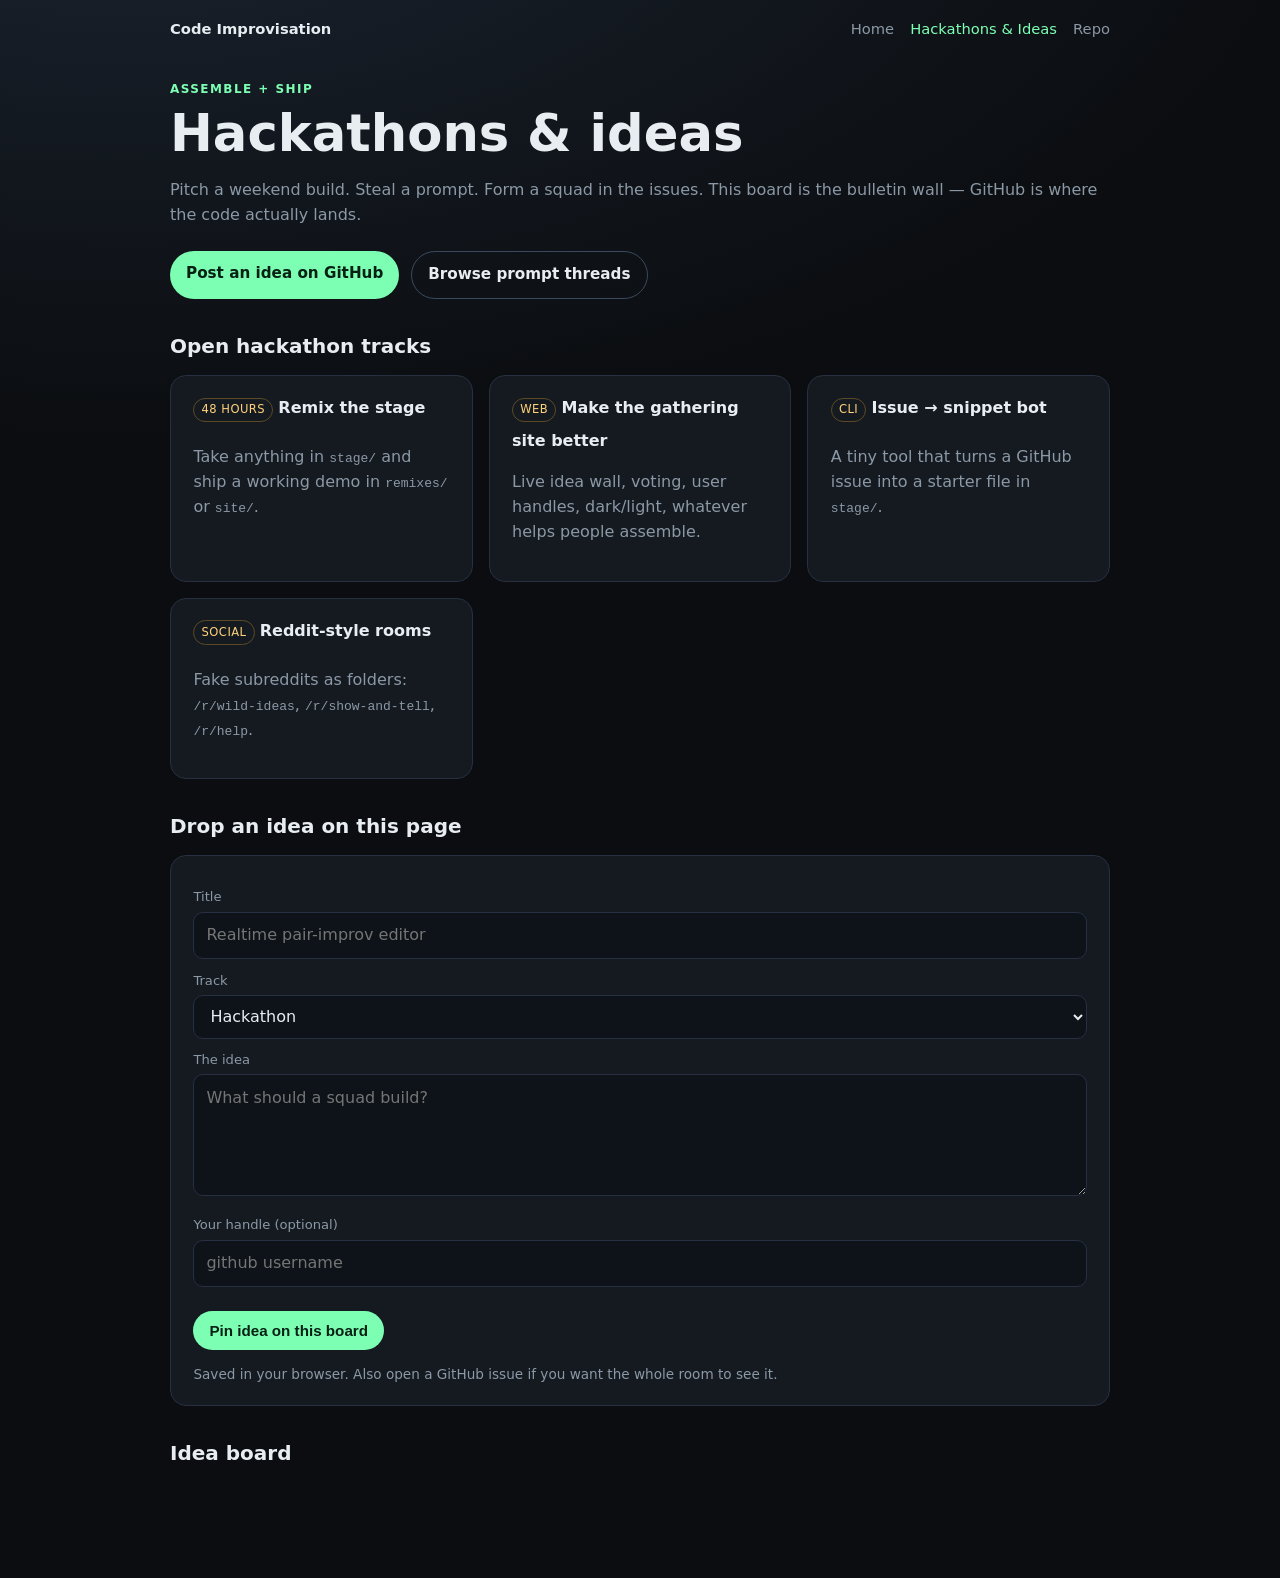
==== site/hackathons.html @ 0cbbf501 "Add hackathons and ideas page" ====
<!DOCTYPE html>
<html lang="en">
<head>
  <meta charset="UTF-8" />
  <meta name="viewport" content="width=device-width, initial-scale=1" />
  <title>Hackathons & Ideas — Code Improvisation</title>
  <link rel="stylesheet" href="style.css" />
</head>
<body>
  <nav>
    <a class="brand" href="index.html">Code Improvisation</a>
    <a href="index.html">Home</a>
    <a class="active" href="hackathons.html">Hackathons & Ideas</a>
    <a href="https://github.com/crabsoupT0T/code-improvisation">Repo</a>
  </nav>
  <main>
    <div class="kicker">Assemble + ship</div>
    <h1>Hackathons & ideas</h1>
    <p>
      Pitch a weekend build. Steal a prompt. Form a squad in the issues.
      This board is the bulletin wall — GitHub is where the code actually lands.
    </p>

    <div class="row">
      <a class="btn" href="https://github.com/crabsoupT0T/code-improvisation/issues/new?template=prompt.yml&title=prompt:%20hackathon%20idea">Post an idea on GitHub</a>
      <a class="btn ghost" href="https://github.com/crabsoupT0T/code-improvisation/issues?q=is%3Aissue+label%3Aprompt">Browse prompt threads</a>
    </div>

    <h2>Open hackathon tracks</h2>
    <div class="grid">
      <article class="card">
        <div class="tag">48 hours</div>
        <strong>Remix the stage</strong>
        <p>Take anything in <code>stage/</code> and ship a working demo in <code>remixes/</code> or <code>site/</code>.</p>
      </article>
      <article class="card">
        <div class="tag">Web</div>
        <strong>Make the gathering site better</strong>
        <p>Live idea wall, voting, user handles, dark/light, whatever helps people assemble.</p>
      </article>
      <article class="card">
        <div class="tag">CLI</div>
        <strong>Issue → snippet bot</strong>
        <p>A tiny tool that turns a GitHub issue into a starter file in <code>stage/</code>.</p>
      </article>
      <article class="card">
        <div class="tag">Social</div>
        <strong>Reddit-style rooms</strong>
        <p>Fake subreddits as folders: <code>/r/wild-ideas</code>, <code>/r/show-and-tell</code>, <code>/r/help</code>.</p>
      </article>
    </div>

    <h2>Drop an idea on this page</h2>
    <form class="card" id="idea-form">
      <label for="title">Title</label>
      <input id="title" name="title" required maxlength="80" placeholder="Realtime pair-improv editor" />
      <label for="track">Track</label>
      <select id="track" name="track">
        <option>Hackathon</option>
        <option>Weekend riff</option>
        <option>Web</option>
        <option>Tooling</option>
        <option>Wild</option>
      </select>
      <label for="body">The idea</label>
      <textarea id="body" name="body" rows="4" required placeholder="What should a squad build?"></textarea>
      <label for="who">Your handle (optional)</label>
      <input id="who" name="who" maxlength="40" placeholder="github username" />
      <div class="row">
        <button class="btn" type="submit">Pin idea on this board</button>
      </div>
      <p style="margin-bottom:0;font-size:0.85rem">Saved in your browser. Also open a GitHub issue if you want the whole room to see it.</p>
    </form>

    <h2>Idea board</h2>
    <div class="grid" id="board"></div>
  </main>
  <script>
    const KEY = "code-improv-ideas";
    const seed = [
      {
        title: "One-line wonder night",
        track: "Hackathon",
        body: "Everyone submits a useful program in a single line. Best three get remixed into a page.",
        who: "room",
        at: Date.now() - 86400000
      },
      {
        title: "Issue is the feed",
        track: "Web",
        body: "Render open GitHub issues on this site so it feels like a subreddit front page.",
        who: "room",
        at: Date.now() - 3600000
      }
    ];

    function load() {
      try {
        const raw = localStorage.getItem(KEY);
        return raw ? JSON.parse(raw) : seed;
      } catch {
        return seed;
      }
    }

    function save(items) {
      localStorage.setItem(KEY, JSON.stringify(items));
    }

    function render() {
      const board = document.getElementById("board");
      const items = load().sort((a, b) => b.at - a.at);
      board.innerHTML = items.map((item) => `
        <article class="card">
          <div class="tag">${escapeHtml(item.track || "Idea")}</div>
          <strong>${escapeHtml(item.title)}</strong>
          <p>${escapeHtml(item.body)}</p>
          <div class="idea-meta">${escapeHtml(item.who || "anon")} · ${new Date(item.at).toLocaleString()}</div>
        </article>
      `).join("");
    }

    function escapeHtml(s) {
      return String(s).replace(/[&<>"']/g, (c) => ({
        "&": "&", "<": "<", ">": ">", '"': """, "'": "&#39;"
      }[c]));
    }

    document.getElementById("idea-form").addEventListener("submit", (e) => {
      e.preventDefault();
      const items = load();
      items.push({
        title: title.value.trim(),
        track: track.value,
        body: body.value.trim(),
        who: who.value.trim(),
        at: Date.now()
      });
      save(items);
      e.target.reset();
      render();
    });

    render();
  </script>
</body>
</html>
---- site/style.css ----
:root {
  color-scheme: dark;
  --bg: #0b0d10;
  --fg: #e8edf2;
  --muted: #8b98a5;
  --accent: #7dffb3;
  --card: #151a21;
  --line: #263041;
  --amber: #ffd27a;
}
* { box-sizing: border-box; }
body {
  margin: 0;
  font-family: ui-sans-serif, system-ui, sans-serif;
  background: radial-gradient(1200px 600px at 10% -10%, #1b2430, var(--bg));
  color: var(--fg);
  line-height: 1.55;
}
nav {
  max-width: 980px;
  margin: 0 auto;
  padding: 1.1rem 1.25rem 0;
  display: flex;
  gap: 1rem;
  align-items: center;
  flex-wrap: wrap;
}
nav a {
  color: var(--muted);
  text-decoration: none;
  font-size: 0.92rem;
}
nav a.active, nav a:hover { color: var(--accent); }
.brand {
  color: var(--fg) !important;
  font-weight: 800;
  margin-right: auto;
}
main {
  max-width: 980px;
  margin: 0 auto;
  padding: 2.5rem 1.25rem 6rem;
}
.kicker {
  color: var(--accent);
  letter-spacing: 0.12em;
  text-transform: uppercase;
  font-size: 0.75rem;
  font-weight: 700;
}
h1 { font-size: clamp(2rem, 6vw, 3.2rem); line-height: 1.1; margin: 0.4rem 0 1rem; }
h2 { font-size: 1.25rem; margin: 2rem 0 0.8rem; }
p, li { color: var(--muted); }
.card {
  background: var(--card);
  border: 1px solid var(--line);
  border-radius: 16px;
  padding: 1.25rem 1.4rem;
  margin: 0;
}
.grid {
  display: grid;
  grid-template-columns: repeat(auto-fit, minmax(240px, 1fr));
  gap: 1rem;
}
a { color: var(--accent); }
.row { display: flex; gap: 0.75rem; flex-wrap: wrap; margin-top: 1.5rem; }
.btn {
  display: inline-block;
  padding: 0.7rem 1rem;
  border-radius: 999px;
  background: var(--accent);
  color: #062014;
  font-weight: 700;
  text-decoration: none;
  border: 0;
  cursor: pointer;
  font-size: 0.95rem;
}
.btn.ghost {
  background: transparent;
  color: var(--fg);
  border: 1px solid #3a4a5c;
}
label { display: block; font-size: 0.82rem; color: var(--muted); margin: 0.7rem 0 0.25rem; }
input, textarea, select {
  width: 100%;
  background: #0e1319;
  color: var(--fg);
  border: 1px solid var(--line);
  border-radius: 10px;
  padding: 0.65rem 0.75rem;
  font: inherit;
}
.tag {
  display: inline-block;
  font-size: 0.72rem;
  letter-spacing: 0.04em;
  text-transform: uppercase;
  color: var(--amber);
  border: 1px solid #5c4a24;
  padding: 0.15rem 0.45rem;
  border-radius: 999px;
  margin-bottom: 0.45rem;
}
.idea-meta { font-size: 0.8rem; color: #6f7d8a; margin-top: 0.6rem; }
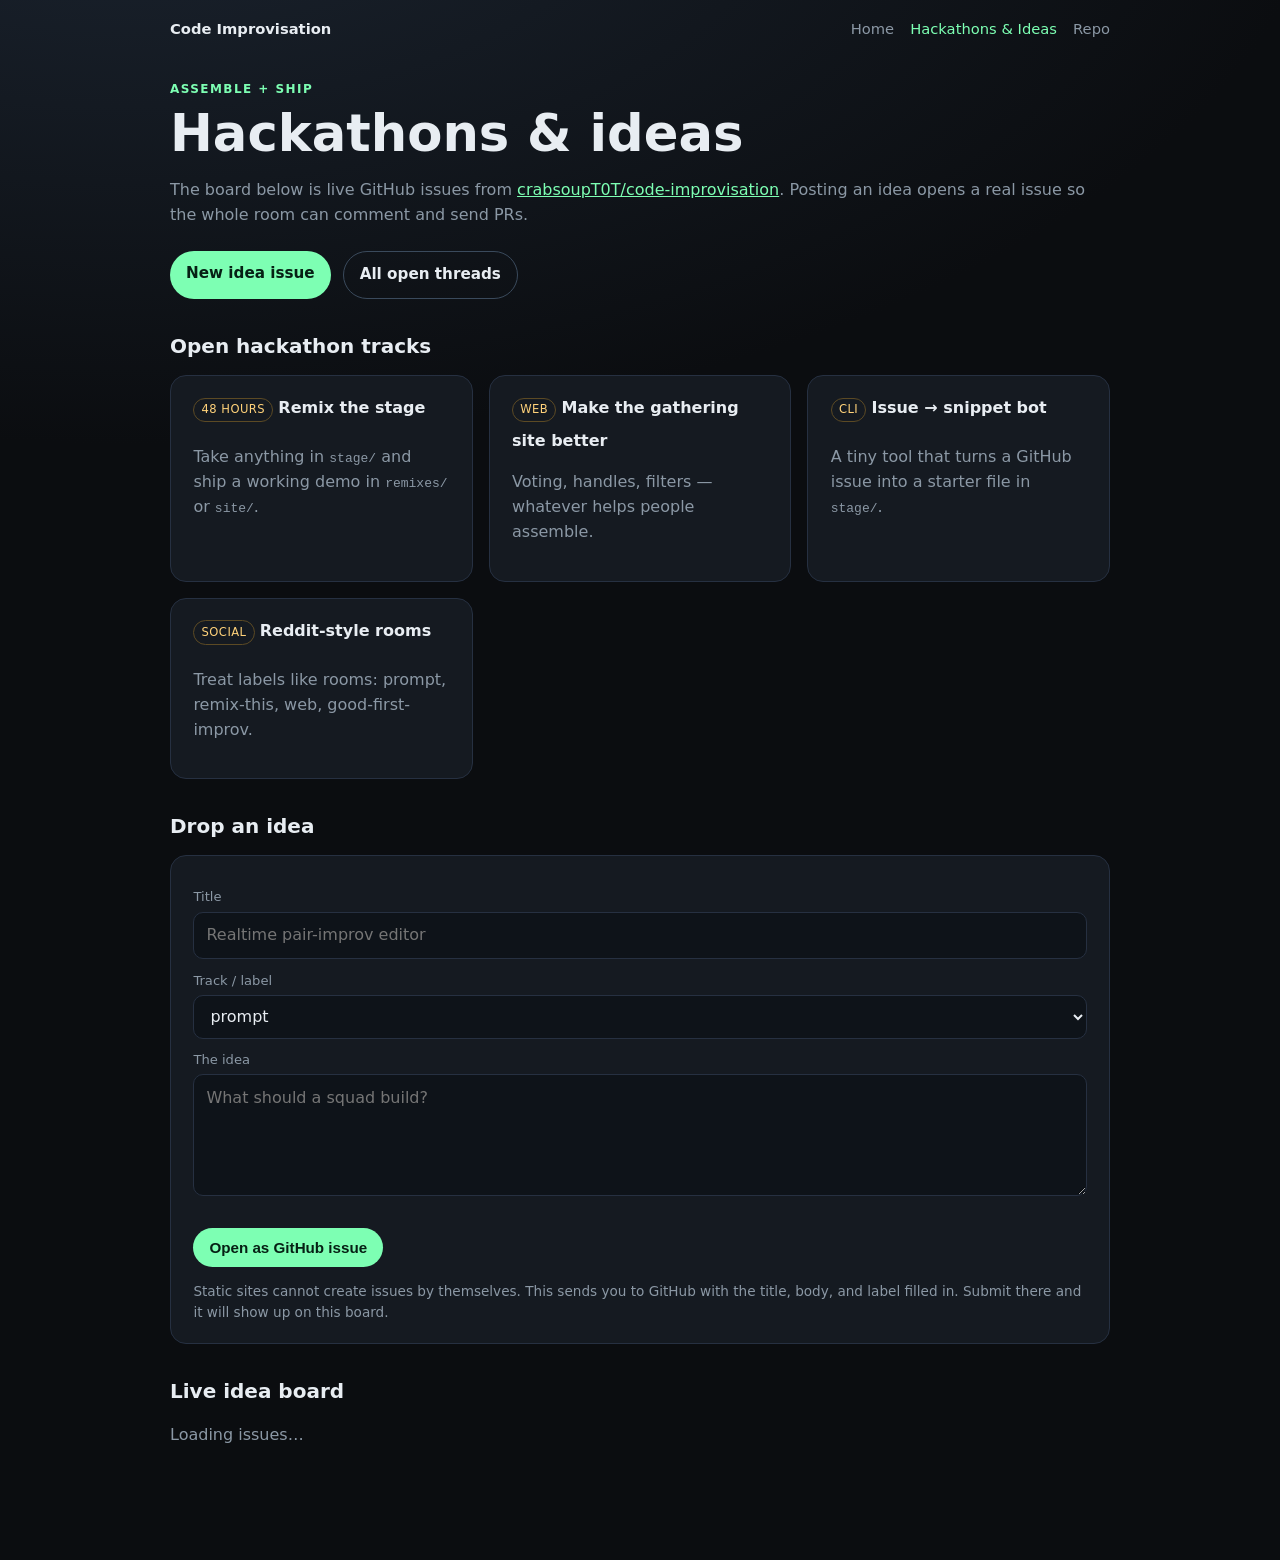
==== commit b8f855e7: "Wire the idea board to live GitHub issues" ====
--- a/site/hackathons.html
+++ b/site/hackathons.html
@@ -17,13 +17,14 @@
     <div class="kicker">Assemble + ship</div>
     <h1>Hackathons & ideas</h1>
     <p>
-      Pitch a weekend build. Steal a prompt. Form a squad in the issues.
-      This board is the bulletin wall — GitHub is where the code actually lands.
+      The board below is live GitHub issues from
+      <a href="https://github.com/crabsoupT0T/code-improvisation/issues">crabsoupT0T/code-improvisation</a>.
+      Posting an idea opens a real issue so the whole room can comment and send PRs.
     </p>
 
     <div class="row">
-      <a class="btn" href="https://github.com/crabsoupT0T/code-improvisation/issues/new?template=prompt.yml&title=prompt:%20hackathon%20idea">Post an idea on GitHub</a>
-      <a class="btn ghost" href="https://github.com/crabsoupT0T/code-improvisation/issues?q=is%3Aissue+label%3Aprompt">Browse prompt threads</a>
+      <a class="btn" href="https://github.com/crabsoupT0T/code-improvisation/issues/new?labels=prompt&template=prompt.yml">New idea issue</a>
+      <a class="btn ghost" href="https://github.com/crabsoupT0T/code-improvisation/issues?q=is%3Aissue+is%3Aopen">All open threads</a>
     </div>
 
     <h2>Open hackathon tracks</h2>
@@ -36,7 +37,7 @@
       <article class="card">
         <div class="tag">Web</div>
         <strong>Make the gathering site better</strong>
-        <p>Live idea wall, voting, user handles, dark/light, whatever helps people assemble.</p>
+        <p>Voting, handles, filters — whatever helps people assemble.</p>
       </article>
       <article class="card">
         <div class="tag">CLI</div>
@@ -46,102 +47,111 @@
       <article class="card">
         <div class="tag">Social</div>
         <strong>Reddit-style rooms</strong>
-        <p>Fake subreddits as folders: <code>/r/wild-ideas</code>, <code>/r/show-and-tell</code>, <code>/r/help</code>.</p>
+        <p>Treat labels like rooms: prompt, remix-this, web, good-first-improv.</p>
       </article>
     </div>
 
-    <h2>Drop an idea on this page</h2>
+    <h2>Drop an idea</h2>
     <form class="card" id="idea-form">
       <label for="title">Title</label>
       <input id="title" name="title" required maxlength="80" placeholder="Realtime pair-improv editor" />
-      <label for="track">Track</label>
+      <label for="track">Track / label</label>
       <select id="track" name="track">
-        <option>Hackathon</option>
-        <option>Weekend riff</option>
-        <option>Web</option>
-        <option>Tooling</option>
-        <option>Wild</option>
+        <option value="prompt">prompt</option>
+        <option value="remix-this">remix-this</option>
+        <option value="good-first-improv">good-first-improv</option>
       </select>
       <label for="body">The idea</label>
       <textarea id="body" name="body" rows="4" required placeholder="What should a squad build?"></textarea>
-      <label for="who">Your handle (optional)</label>
-      <input id="who" name="who" maxlength="40" placeholder="github username" />
       <div class="row">
-        <button class="btn" type="submit">Pin idea on this board</button>
+        <button class="btn" type="submit">Open as GitHub issue</button>
       </div>
-      <p style="margin-bottom:0;font-size:0.85rem">Saved in your browser. Also open a GitHub issue if you want the whole room to see it.</p>
+      <p style="margin-bottom:0;font-size:0.85rem">
+        Static sites cannot create issues by themselves. This sends you to GitHub with the title, body, and label filled in. Submit there and it will show up on this board.
+      </p>
     </form>
 
-    <h2>Idea board</h2>
+    <h2>Live idea board</h2>
+    <p id="board-status">Loading issues…</p>
     <div class="grid" id="board"></div>
   </main>
   <script>
-    const KEY = "code-improv-ideas";
-    const seed = [
-      {
-        title: "One-line wonder night",
-        track: "Hackathon",
-        body: "Everyone submits a useful program in a single line. Best three get remixed into a page.",
-        who: "room",
-        at: Date.now() - 86400000
-      },
-      {
-        title: "Issue is the feed",
-        track: "Web",
-        body: "Render open GitHub issues on this site so it feels like a subreddit front page.",
-        who: "room",
-        at: Date.now() - 3600000
-      }
-    ];
+    const OWNER = "crabsoupT0T";
+    const REPO = "code-improvisation";
+    const API = "https://api.github.com/repos/" + OWNER + "/" + REPO + "/issues?state=open&per_page=30&sort=updated";
 
-    function load() {
-      try {
-        const raw = localStorage.getItem(KEY);
-        return raw ? JSON.parse(raw) : seed;
-      } catch {
-        return seed;
-      }
+    function escapeHtml(s) {
+      return String(s == null ? "" : s).replace(/[&<>"']/g, function (c) {
+        return ({ "&": "&", "<": "<", ">": ">", '"': """, "'": "&#39;" })[c];
+      });
     }
 
-    function save(items) {
-      localStorage.setItem(KEY, JSON.stringify(items));
+    function excerpt(text) {
+      const clean = String(text || "").replace(/\r/g, "").trim();
+      if (!clean) return "No description yet.";
+      return clean.length > 220 ? clean.slice(0, 220) + "…" : clean;
     }
 
-    function render() {
+    function renderIssues(issues) {
       const board = document.getElementById("board");
-      const items = load().sort((a, b) => b.at - a.at);
-      board.innerHTML = items.map((item) => `
-        <article class="card">
-          <div class="tag">${escapeHtml(item.track || "Idea")}</div>
-          <strong>${escapeHtml(item.title)}</strong>
-          <p>${escapeHtml(item.body)}</p>
-          <div class="idea-meta">${escapeHtml(item.who || "anon")} · ${new Date(item.at).toLocaleString()}</div>
-        </article>
-      `).join("");
+      const status = document.getElementById("board-status");
+      const onlyIssues = issues.filter(function (issue) { return !issue.pull_request; });
+
+      if (!onlyIssues.length) {
+        status.textContent = "No open issues yet. Be the first prompt.";
+        board.innerHTML = "";
+        return;
+      }
+
+      status.textContent = onlyIssues.length + " open thread" + (onlyIssues.length === 1 ? "" : "s") + " from GitHub.";
+      board.innerHTML = onlyIssues.map(function (issue) {
+        const labels = (issue.labels || []).map(function (l) {
+          return '<span class="tag">' + escapeHtml(l.name) + "</span>";
+        }).join(" ") || '<span class="tag">issue</span>';
+        return (
+          '<article class="card">' +
+            labels +
+            "<strong><a href=\"" + escapeHtml(issue.html_url) + "\">#" + issue.number + " · " + escapeHtml(issue.title) + "</a></strong>" +
+            "<p>" + escapeHtml(excerpt(issue.body)) + "</p>" +
+            '<div class="idea-meta">' +
+              escapeHtml(issue.user && issue.user.login) +
+              " · " + issue.comments + " comment" + (issue.comments === 1 ? "" : "s") +
+              " · updated " + new Date(issue.updated_at).toLocaleString() +
+            "</div>" +
+          "</article>"
+        );
+      }).join("");
     }
 
-    function escapeHtml(s) {
-      return String(s).replace(/[&<>"']/g, (c) => ({
-        "&": "&", "<": "<", ">": ">", '"': """, "'": "&#39;"
-      }[c]));
-    }
+    document.getElementById("board-status").textContent = "Loading issues from GitHub…";
 
-    document.getElementById("idea-form").addEventListener("submit", (e) => {
+    fetch(API, { headers: { Accept: "application/vnd.github+json" } })
+      .then(function (res) {
+        if (!res.ok) throw new Error("GitHub API " + res.status);
+        return res.json();
+      })
+      .then(renderIssues)
+      .catch(function (err) {
+        document.getElementById("board-status").textContent =
+          "Could not load GitHub issues (" + err.message + "). Open the repo issues tab instead.";
+      });
+
+    document.getElementById("idea-form").addEventListener("submit", function (e) {
       e.preventDefault();
-      const items = load();
-      items.push({
-        title: title.value.trim(),
-        track: track.value,
-        body: body.value.trim(),
-        who: who.value.trim(),
-        at: Date.now()
-      });
-      save(items);
-      e.target.reset();
-      render();
+      var title = document.getElementById("title").value.trim();
+      var track = document.getElementById("track").value;
+      var body = document.getElementById("body").value.trim();
+      var prefixed = title.toLowerCase().indexOf(track) === 0 ? title : (track + ": " + title);
+      var issueBody =
+        "### The half-baked idea\n\n" + body +
+        "\n\n### Track\n\n" + track +
+        "\n\n_Filed from the Hackathons & Ideas page._\n";
+      var url = "https://github.com/" + OWNER + "/" + REPO +
+        "/issues/new?labels=" + encodeURIComponent(track) +
+        "&title=" + encodeURIComponent(prefixed) +
+        "&body=" + encodeURIComponent(issueBody);
+      window.location.href = url;
     });
-
-    render();
   </script>
 </body>
 </html>
